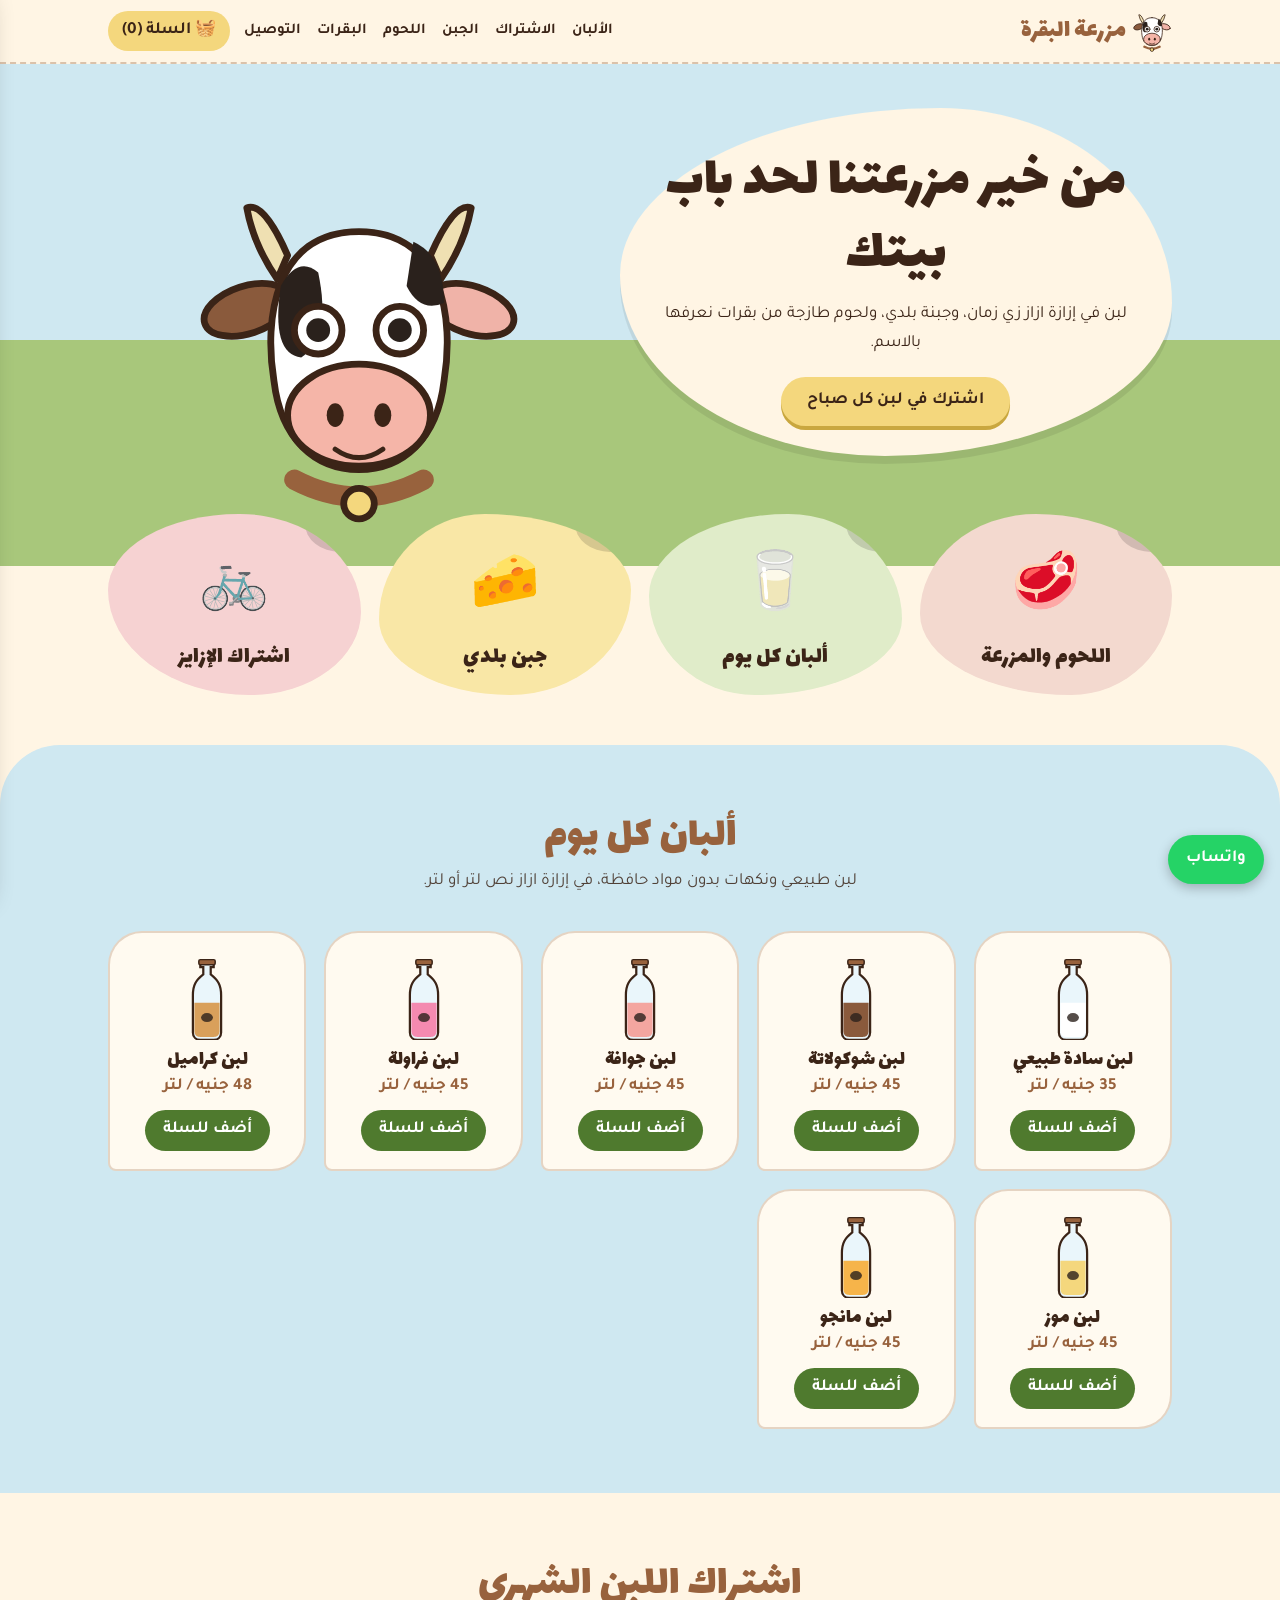
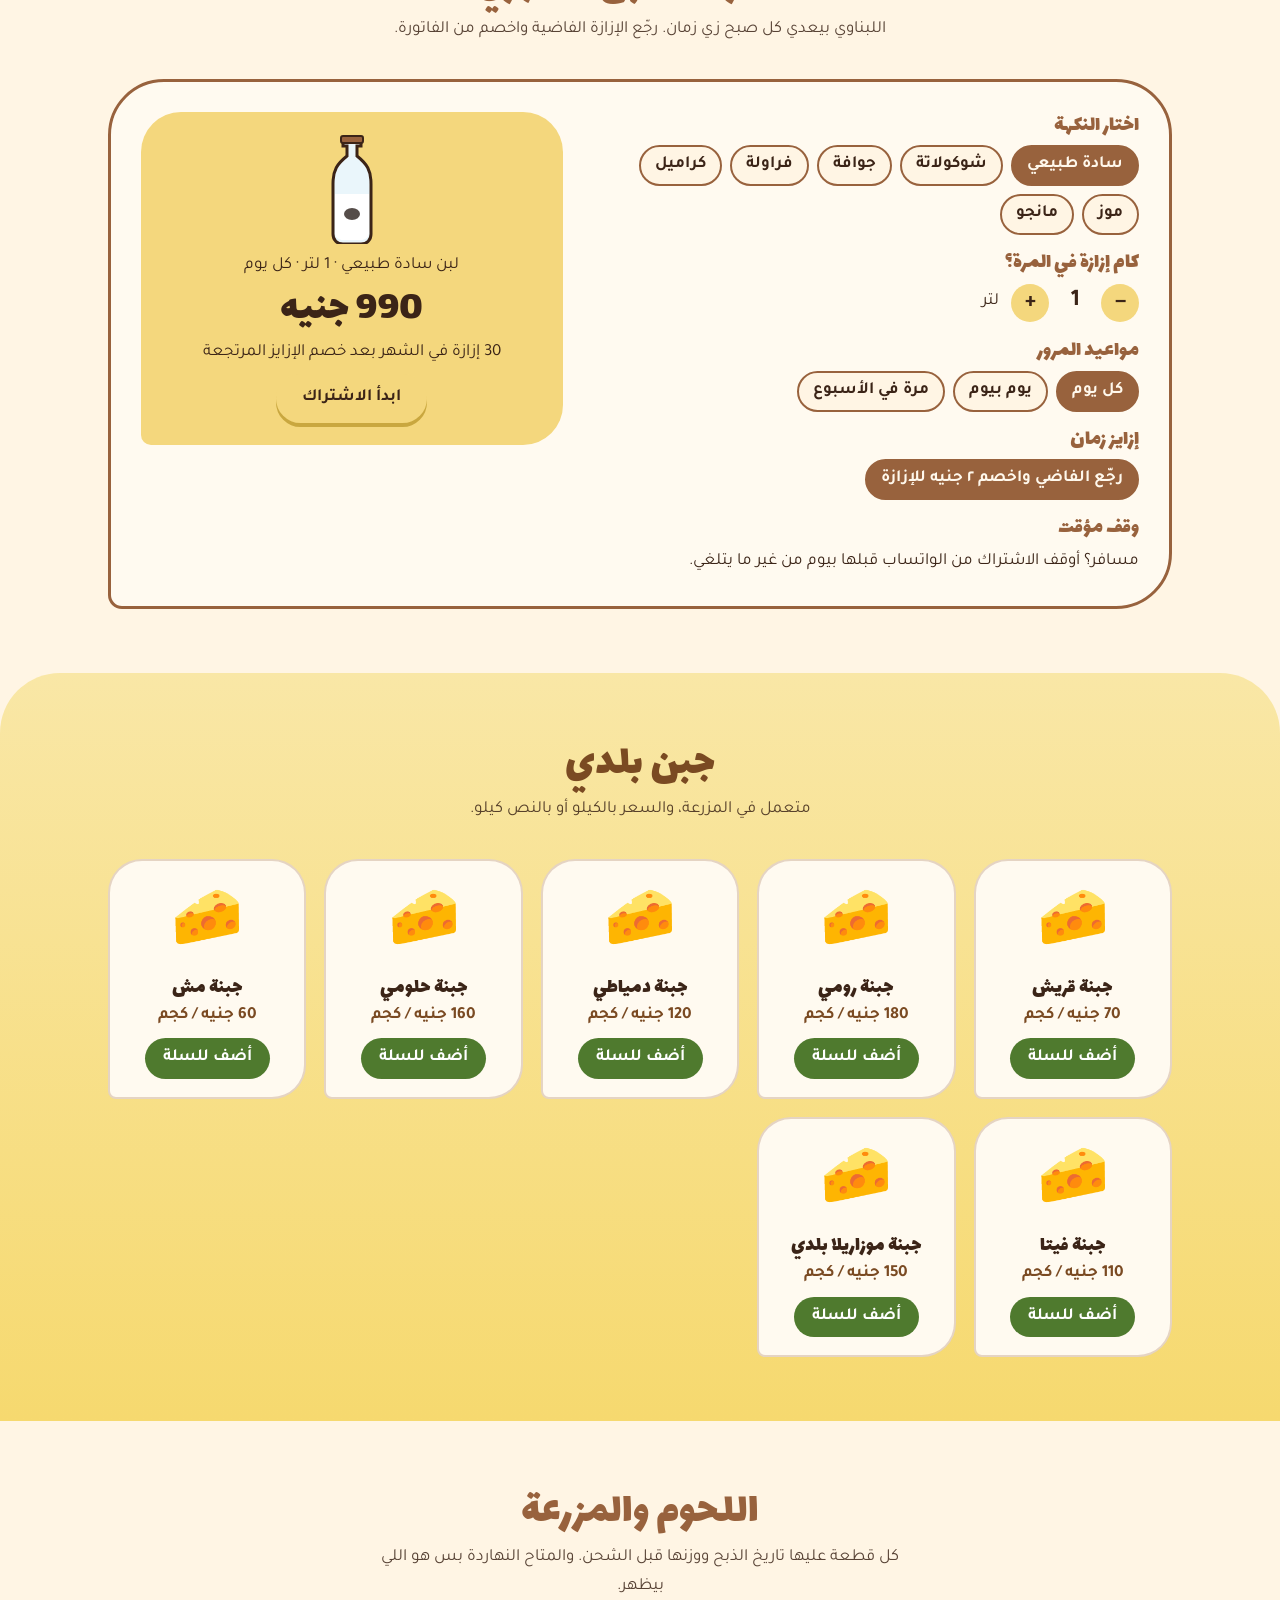
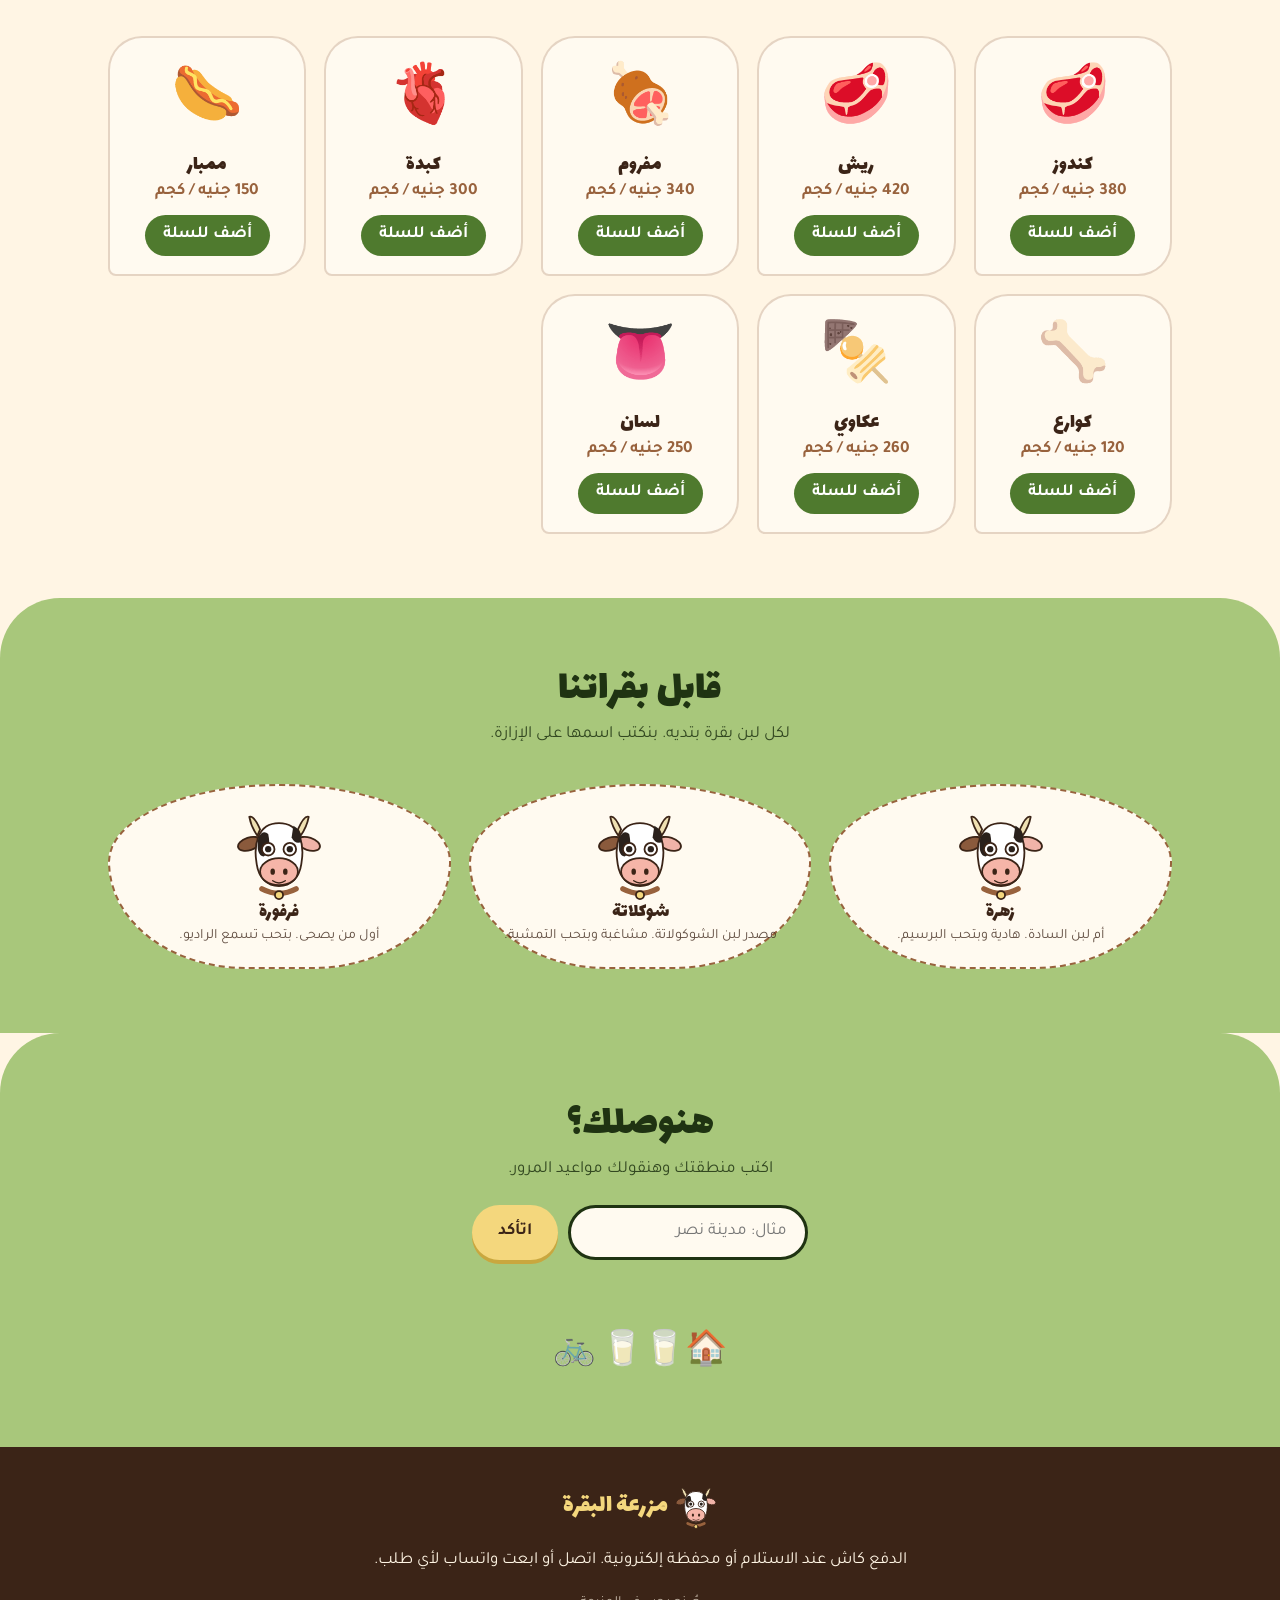
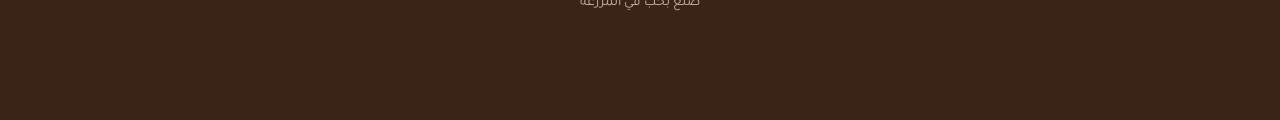
==== index.html @ a327251c "Add files via upload" ====
<!DOCTYPE html>
<html lang="ar" dir="rtl">
<head>
<meta charset="utf-8">
<meta name="viewport" content="width=device-width, initial-scale=1, viewport-fit=cover">
<title>مزرعة البقرة — ألبان ولحوم طازجة لحد باب بيتك</title>
<link href="https://fonts.googleapis.com/css2?family=Lalezar&family=Tajawal:wght@400;500;700&display=swap" rel="stylesheet">
<link rel="stylesheet" href="style.css">
</head>
<body>
<header><div class="wrap">
<a class="logo" href="#top"><span class="cow"></span>مزرعة البقرة</a>
<nav><a href="#milk">الألبان</a><a href="#sub">الاشتراك</a><a href="#cheese">الجبن</a><a href="#meat">اللحوم</a><a href="#cows">البقرات</a><a href="#zone">التوصيل</a></nav>
<button id="cartBtn" onclick="openCart()">🧺 السلة (<span id="cc">0</span>)</button>
</div></header>

<main id="top">
<section class="hero"><div class="wrap">
<div class="bubble"><h1>من خير مزرعتنا لحد باب بيتك</h1><p>لبن في إزازة ازاز زي زمان، وجبنة بلدي، ولحوم طازجة من بقرات نعرفها بالاسم.</p><a class="btn" href="#sub">اشترك في لبن كل صباح</a></div>
<div class="cow" id="heroCow" aria-label="بقرة المزرعة"></div>
</div><div class="hero-grass"></div></section>

<div class="wrap"><div class="cats">
<a class="cat c1" href="#meat"><i>🥩</i><h3>اللحوم والمزرعة</h3></a>
<a class="cat c2" href="#milk"><i>🥛</i><h3>ألبان كل يوم</h3></a>
<a class="cat c3" href="#cheese"><i>🧀</i><h3>جبن بلدي</h3></a>
<a class="cat c4" href="#sub"><i>🚲</i><h3>اشتراك الإزايز</h3></a>
</div></div>

<section class="sec milkbg" id="milk" style="margin-top:50px"><div class="wrap">
<h2>ألبان كل يوم</h2><p class="sub">لبن طبيعي ونكهات بدون مواد حافظة، في إزازة ازاز نص لتر أو لتر.</p>
<div class="grid" id="milkGrid"></div></div></section>

<section class="sec" id="sub"><div class="wrap">
<h2>اشتراك اللبن الشهري</h2><p class="sub">اللبناوي بيعدي كل صبح زي زمان. رجّع الإزازة الفاضية واخصم من الفاتورة.</p>
<div class="builder">
<div>
<h3>اختار النكهة</h3><div class="chips" id="sFlavor"></div>
<h3>كام إزازة في المرة؟</h3><div class="step"><button onclick="setQ(-1)" aria-label="أقل">−</button><b id="sq">1</b><button onclick="setQ(1)" aria-label="أكتر">+</button><span>لتر</span></div>
<h3>مواعيد المرور</h3><div class="chips" id="sDays"></div>
<h3>إزايز زمان</h3><div class="chips"><button class="chip" id="sRet" aria-pressed="true" onclick="toggleRet()">رجّع الفاضي واخصم ٢ جنيه للإزازة</button></div>
<h3>وقف مؤقت</h3><p style="margin:0">مسافر؟ أوقف الاشتراك من الواتساب قبلها بيوم من غير ما يتلغي.</p>
</div>
<div class="sum"><svg class="bottle" id="sBottle" width="70" height="110" viewBox="0 0 70 110"></svg>
<p id="sName"></p><div class="big" id="sTotal"></div><p id="sNote"></p>
<button class="btn" style="border:0" onclick="addSub()">ابدأ الاشتراك</button></div>
</div></div></section>

<section class="sec cheese" id="cheese"><div class="wrap">
<h2>جبن بلدي</h2><p class="sub">متعمل في المزرعة، والسعر بالكيلو أو بالنص كيلو.</p>
<div class="grid" id="cheeseGrid"></div></div></section>

<section class="sec" id="meat"><div class="wrap">
<h2>اللحوم والمزرعة</h2><p class="sub">كل قطعة عليها تاريخ الذبح ووزنها قبل الشحن. والمتاح النهاردة بس هو اللي بيظهر.</p>
<div class="grid" id="meatGrid"></div></div></section>

<section class="sec" id="cows" style="background:var(--grass);border-radius:60px 60px 0 0;color:#1f3312"><div class="wrap">
<h2 style="color:#1f3312">قابل بقراتنا</h2><p class="sub">لكل لبن بقرة بتديه. بنكتب اسمها على الإزازة.</p>
<div class="cows">
<div class="cowcard" style="color:#3b2417"><div class="cow"></div><h3>زهرة</h3><small>أم لبن السادة. هادية وبتحب البرسيم.</small></div>
<div class="cowcard" style="color:#3b2417"><div class="cow"></div><h3>شوكلاتة</h3><small>مصدر لبن الشوكولاتة. مشاغبة وبتحب التمشية.</small></div>
<div class="cowcard" style="color:#3b2417"><div class="cow"></div><h3>فرفورة</h3><small>أول من يصحى. بتحب تسمع الراديو.</small></div>
</div></div></section>

<section class="sec deliv" id="zone" style="margin-top:0"><div class="wrap">
<h2>هنوصلك؟</h2><p class="sub" style="margin-bottom:20px">اكتب منطقتك وهنقولك مواعيد المرور.</p>
<div class="zone"><input id="zin" placeholder="مثال: مدينة نصر" aria-label="منطقتك"><button class="btn" style="border:0" onclick="checkZone()">اتأكد</button></div>
<div id="zmsg" role="status"></div>
<div class="route" aria-hidden="true"><span>🚲</span>🥛🥛🏠</div>
</div></section>
</main>

<footer><div class="wrap">
<div class="logo"><span class="cow" style="width:44px"></span>مزرعة البقرة</div>
<p>الدفع كاش عند الاستلام أو محفظة إلكترونية. اتصل أو ابعت واتساب لأي طلب.</p>
<p style="opacity:.7;font-size:14px">صُنع بحب في المزرعة</p>
</div></footer>

<a class="wa" id="waFloat" href="#" target="_blank" rel="noopener">واتساب</a>

<aside id="drawer" aria-label="السلة">
<button class="close" onclick="closeCart()" aria-label="إغلاق">×</button>
<h3 style="font-size:28px;color:var(--brown)">سلتك</h3>
<div id="items"></div>
<p style="font-size:20px;margin:10px 0"><b>الإجمالي:</b> <span id="tot">0</span> جنيه</p>
<p style="font-size:14px;opacity:.8;margin:0 0 10px">رسوم التوصيل بتتحدد حسب منطقتك. الطلب بيتأكد على واتساب.</p>
<button class="btn" style="border:0" onclick="sendOrder()">أكد الطلب على واتساب</button>
</aside>

<div id="toast" aria-live="polite"><div class="say" id="say"></div><div class="cow"></div></div>

<script src="script.js"></script>
</body>
</html>
---- style.css ----
:root{--grass:#a8c77b;--grass-d:#4f7a2e;--milk:#fff5e4;--brown:#98623d;--ink:#3b2417;--butter:#f4d77d;--pink:#e8a1a1;--sky:#cfe8f1;--card:#fffaf0;color-scheme:light}
@media (prefers-color-scheme:dark){:root:not([data-theme=light]){--milk:#2a2118;--card:#38291d;--ink:#fff1dc;--sky:#25414a;--grass:#5f7f3b;--grass-d:#a8c77b;--brown:#d9a276}}
*{box-sizing:border-box}
html{scroll-behavior:smooth;scroll-padding-top:70px}
body{margin:0;background:var(--milk);color:var(--ink);font-family:Tajawal,system-ui,sans-serif;font-size:17px;line-height:1.7;padding-top:env(safe-area-inset-top,0px);padding-bottom:env(safe-area-inset-bottom,0px)}
h1,h2,h3{font-family:Lalezar,Tajawal,sans-serif;font-weight:400;line-height:1.25;margin:0}
button{font:inherit;cursor:pointer;border:0}
:focus-visible{outline:3px solid var(--brown);outline-offset:2px}
.wrap{max-width:1100px;margin:auto;padding:0 18px}
header{position:sticky;top:0;z-index:20;background:var(--milk);border-bottom:2px dashed color-mix(in srgb,var(--brown) 35%,transparent)}
header .wrap{display:flex;align-items:center;gap:14px;height:62px}
.logo{font-family:Lalezar;font-size:26px;color:var(--brown);text-decoration:none;display:flex;align-items:center;gap:6px}
.logo .cow{width:40px}
nav{margin-inline-start:auto;display:flex;gap:16px;overflow-x:auto;white-space:nowrap}
nav a{color:var(--ink);text-decoration:none;font-weight:700;font-size:15px}
#cartBtn{background:var(--butter);color:#3b2417;border-radius:99px;padding:6px 14px;font-weight:700}
.hero{background:linear-gradient(var(--sky) 0 55%,var(--grass) 55%);position:relative;overflow:hidden;padding:44px 0 0}
.hero .wrap{display:grid;grid-template-columns:1.1fr 1fr;align-items:end;gap:10px}
.bubble{background:var(--milk);padding:38px 34px 30px;border-radius:58% 42% 52% 48%/48% 56% 44% 52%;text-align:center;align-self:center;margin-bottom:60px;box-shadow:0 8px 0 rgba(0,0,0,.08)}
.bubble h1{font-size:clamp(34px,6vw,58px);color:var(--ink)}
.bubble p{margin:10px 0 18px}
.btn{display:inline-block;background:var(--butter);color:#3b2417;font-weight:700;border-radius:99px;padding:10px 26px;text-decoration:none;box-shadow:0 4px 0 #c9a73f;transition:transform .15s}
.btn:active{transform:translateY(3px);box-shadow:0 1px 0 #c9a73f}
.hero .cow{width:min(100%,340px);justify-self:center;margin-bottom:-8px}
.hero-grass{height:50px;background:var(--grass)}
.sec{padding:64px 0}
.sec h2{font-size:clamp(30px,5vw,44px);color:var(--brown);text-align:center}
.sec .sub{text-align:center;margin:4px auto 34px;max-width:520px;opacity:.85}
.cats{display:grid;grid-template-columns:repeat(4,1fr);gap:18px;margin-top:-52px;position:relative;z-index:2}
.cat{padding:30px 14px 22px;text-align:center;text-decoration:none;color:var(--ink);position:relative;overflow:hidden;transition:transform .2s}
.cat:hover{transform:rotate(-1.5deg) translateY(-4px)}
.cat::before,.cat::after{content:"";position:absolute;border-radius:50%;background:rgba(0,0,0,.14);width:70px;height:56px}
.cat::before{top:-18px;inset-inline-start:-14px}
.cat::after{bottom:-16px;inset-inline-end:-10px;width:56px;height:44px}
.cat i{font-style:normal;font-size:56px;display:block}
.cat h3{font-size:24px;margin-top:4px}
.c1{background:#f3d9cf;border-radius:46% 54% 40% 60%/55% 45% 55% 45%}
.c2{background:#e0ecc9;border-radius:55% 45% 58% 42%/45% 58% 42% 55%}
.c3{background:#f9e7a6;border-radius:42% 58% 48% 52%/58% 42% 58% 42%}
.c4{background:#f6d2d2;border-radius:52% 48% 44% 56%/42% 54% 46% 58%}
.cat.c1,.cat.c2,.cat.c3,.cat.c4{color:#3b2417}
.grid{display:grid;grid-template-columns:repeat(auto-fill,minmax(190px,1fr));gap:18px}
.card{background:var(--card);border-radius:34px 34px 34px 8px;padding:18px;text-align:center;border:2px solid color-mix(in srgb,var(--brown) 25%,transparent);position:relative}
.card .ph{height:96px;display:grid;place-items:center;font-size:58px}
.card h3{font-size:21px}
.price{color:var(--brown);font-weight:700}
.add{margin-top:8px;background:var(--grass-d);color:#fff;border-radius:99px;padding:6px 18px;font-weight:700}
.milkbg{background:var(--sky);border-radius:60px 60px 0 0;position:relative}
.sub{--x:0}
.builder{background:var(--card);border-radius:56px 56px 56px 14px;padding:30px;display:grid;grid-template-columns:1.3fr 1fr;gap:28px;border:3px solid var(--brown)}
.builder h3{font-size:22px;margin:14px 0 6px;color:var(--brown)}
.builder h3:first-child{margin-top:0}
.chips{display:flex;flex-wrap:wrap;gap:8px}
.chip{background:var(--milk);color:var(--ink);border:2px solid var(--brown);border-radius:99px;padding:4px 14px;font-weight:700}
.chip[aria-pressed=true]{background:var(--brown);color:#fff8ec}
.step{display:flex;align-items:center;gap:12px}
.step button{width:38px;height:38px;border-radius:50%;background:var(--butter);color:#3b2417;font-size:22px;font-weight:700}
.step b{font-size:24px;min-width:28px;text-align:center}
.sum{background:var(--butter);color:#3b2417;border-radius:40px 40px 40px 10px;padding:22px;text-align:center;align-self:start}
.sum .big{font-family:Lalezar;font-size:42px;line-height:1.1}
.sum p{margin:6px 0}
.bottle{display:block;margin:0 auto 8px}
.cheese{background:linear-gradient(#f9e7a6,#f6d96f);border-radius:60px 60px 0 0}
.cheese,.cheese h2{color:#3b2417}
.cheese .card{background:#fffaf0;color:#3b2417}
.cheese .price,.cheese h2{color:#7a4a22}
.cows{display:grid;grid-template-columns:repeat(auto-fit,minmax(200px,1fr));gap:18px}
.cowcard{background:var(--card);padding:20px;text-align:center;border-radius:50% 50% 40% 40%/42% 42% 58% 58%;border:2px dashed var(--brown)}
.cowcard .cow{width:90px;margin:auto}
.cowcard small{display:block;opacity:.8;line-height:1.5}
.deliv{background:var(--grass);border-radius:60px 60px 0 0;color:#1f3312}
.deliv h2{color:#1f3312}
.zone{display:flex;gap:10px;justify-content:center;flex-wrap:wrap}
.zone input{font:inherit;padding:10px 18px;border-radius:99px;border:3px solid #1f3312;min-width:240px;background:#fffaf0;color:#3b2417}
#zmsg{text-align:center;margin-top:14px;font-weight:700;min-height:30px}
.route{display:flex;align-items:center;justify-content:center;gap:6px;margin-top:22px;font-size:34px;direction:ltr}
.route span{animation:ride 4s ease-in-out infinite alternate}
@keyframes ride{to{transform:translateX(30px)}}
footer{background:#3b2417;color:#fff5e4;padding:36px 0 90px;text-align:center}
footer .logo{justify-content:center;color:var(--butter)}
.wa{position:fixed;inset-inline-start:16px;bottom:calc(16px + env(safe-area-inset-bottom,0px));z-index:30;background:#25d366;color:#fff;border-radius:99px;padding:10px 18px;font-weight:700;text-decoration:none;box-shadow:0 4px 12px rgba(0,0,0,.25)}
#drawer{position:fixed;inset:0 auto 0 0;width:min(380px,100%);background:var(--milk);z-index:50;transform:translateX(-105%);transition:transform .3s;padding:20px;padding-top:calc(20px + env(safe-area-inset-top,0px));display:flex;flex-direction:column;box-shadow:6px 0 24px rgba(0,0,0,.3)}
#drawer.open{transform:none}
#items{flex:1;overflow:auto}
.it{display:flex;justify-content:space-between;align-items:center;gap:8px;padding:10px 0;border-bottom:1px dashed var(--brown)}
.it button{background:var(--butter);color:#3b2417;border-radius:50%;width:28px;height:28px;font-weight:700}
.close{align-self:flex-start;background:none;font-size:28px;color:var(--ink)}
#toast{position:fixed;inset-inline-end:14px;bottom:calc(76px + env(safe-area-inset-bottom,0px));z-index:60;display:flex;align-items:flex-end;gap:4px;opacity:0;transform:translateY(20px);pointer-events:none;transition:.3s}
#toast.show{opacity:1;transform:none}
#toast .cow{width:84px}
#toast .say{background:#fff;color:#3b2417;border-radius:26px 26px 6px 26px;padding:10px 16px;font-weight:700;max-width:220px;box-shadow:0 4px 0 rgba(0,0,0,.15)}
.cow svg{width:100%;height:auto;display:block;overflow:visible}
@media(max-width:760px){.hero .wrap,.builder{grid-template-columns:1fr}.cats{grid-template-columns:1fr 1fr;margin-top:-30px}.bubble{margin-bottom:10px;padding:30px 22px}.hero .cow{width:230px}nav{display:none}.builder{padding:20px}}
@media(prefers-reduced-motion:reduce){*{animation:none!important;transition:none!important}}
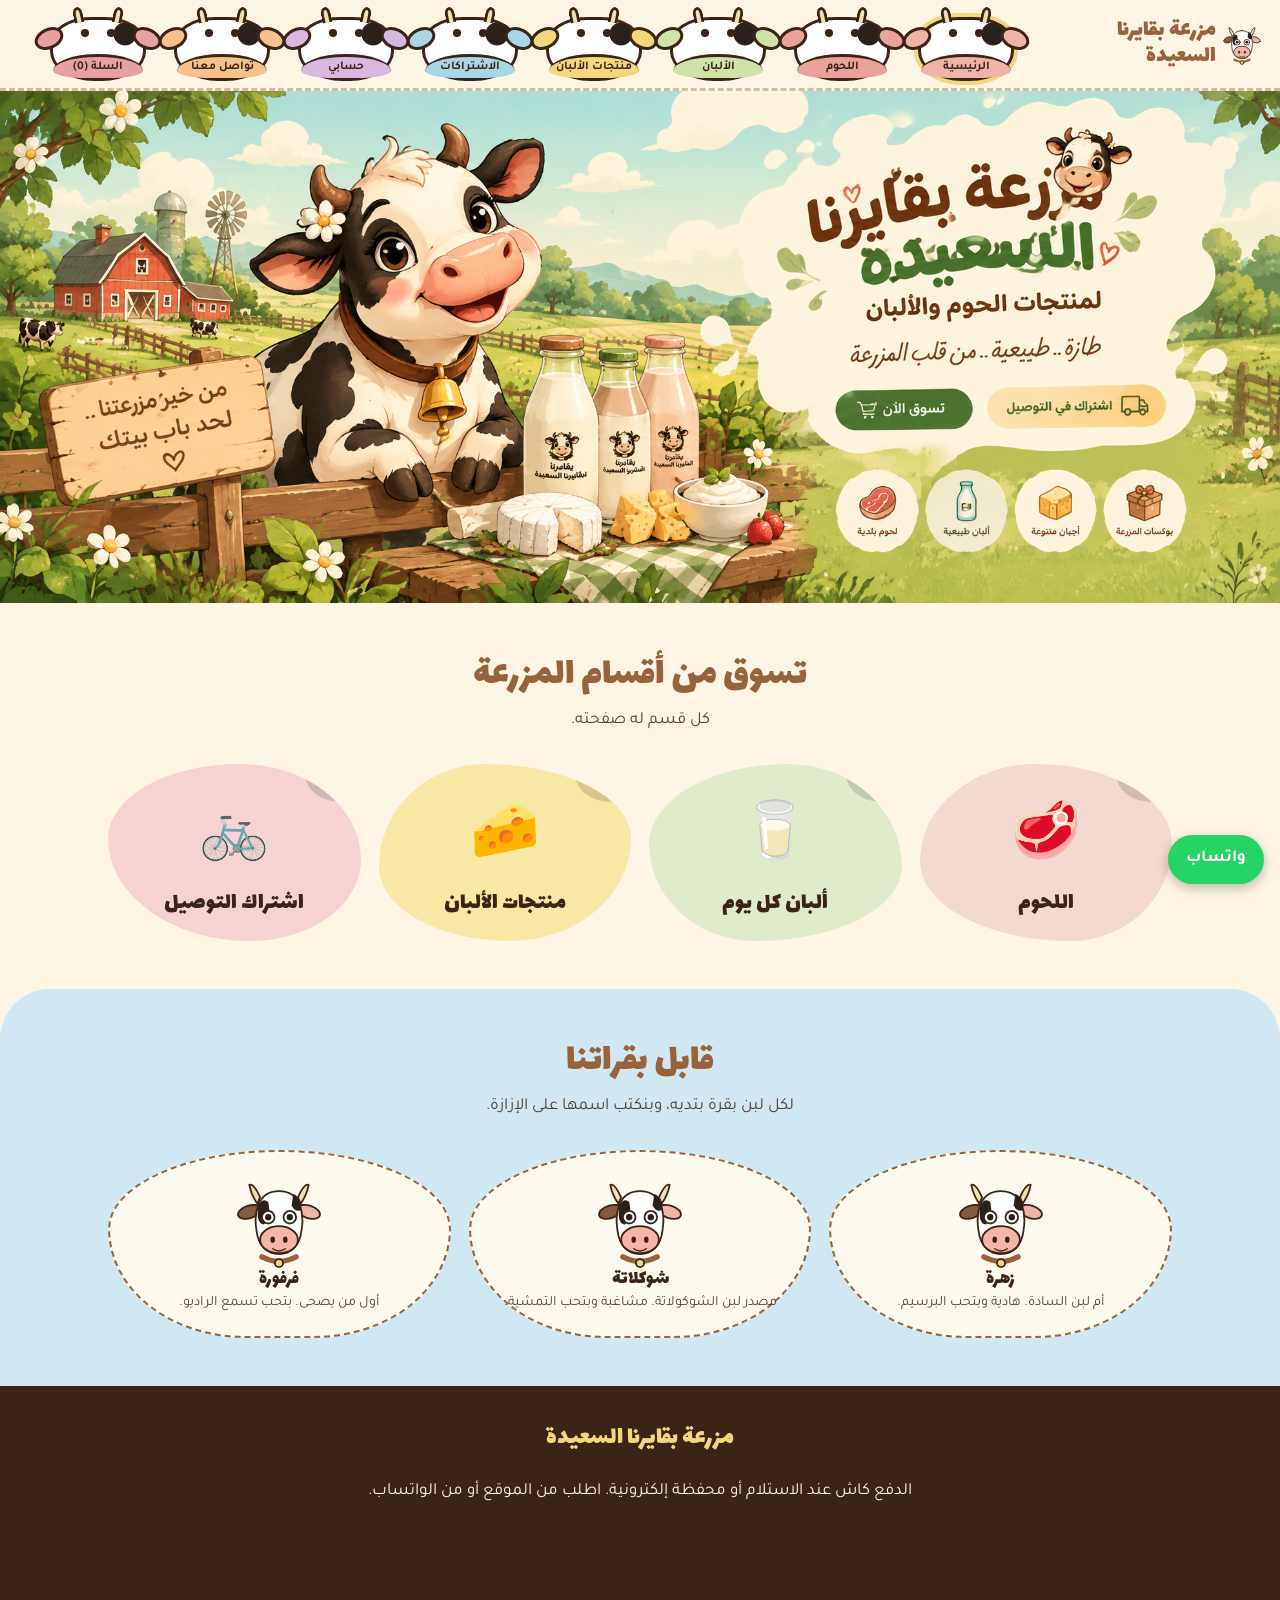
==== commit f1604956: "Add files via upload" ====
--- a/index.html
+++ b/index.html
@@ -3,92 +3,12 @@
 <head>
 <meta charset="utf-8">
 <meta name="viewport" content="width=device-width, initial-scale=1, viewport-fit=cover">
-<title>مزرعة البقرة — ألبان ولحوم طازجة لحد باب بيتك</title>
+<title>الرئيسية — مزرعة بقايرنا السعيدة</title>
 <link href="https://fonts.googleapis.com/css2?family=Lalezar&family=Tajawal:wght@400;500;700&display=swap" rel="stylesheet">
 <link rel="stylesheet" href="style.css">
 </head>
-<body>
-<header><div class="wrap">
-<a class="logo" href="#top"><span class="cow"></span>مزرعة البقرة</a>
-<nav><a href="#milk">الألبان</a><a href="#sub">الاشتراك</a><a href="#cheese">الجبن</a><a href="#meat">اللحوم</a><a href="#cows">البقرات</a><a href="#zone">التوصيل</a></nav>
-<button id="cartBtn" onclick="openCart()">🧺 السلة (<span id="cc">0</span>)</button>
-</div></header>
-
-<main id="top">
-<section class="hero"><div class="wrap">
-<div class="bubble"><h1>من خير مزرعتنا لحد باب بيتك</h1><p>لبن في إزازة ازاز زي زمان، وجبنة بلدي، ولحوم طازجة من بقرات نعرفها بالاسم.</p><a class="btn" href="#sub">اشترك في لبن كل صباح</a></div>
-<div class="cow" id="heroCow" aria-label="بقرة المزرعة"></div>
-</div><div class="hero-grass"></div></section>
-
-<div class="wrap"><div class="cats">
-<a class="cat c1" href="#meat"><i>🥩</i><h3>اللحوم والمزرعة</h3></a>
-<a class="cat c2" href="#milk"><i>🥛</i><h3>ألبان كل يوم</h3></a>
-<a class="cat c3" href="#cheese"><i>🧀</i><h3>جبن بلدي</h3></a>
-<a class="cat c4" href="#sub"><i>🚲</i><h3>اشتراك الإزايز</h3></a>
-</div></div>
-
-<section class="sec milkbg" id="milk" style="margin-top:50px"><div class="wrap">
-<h2>ألبان كل يوم</h2><p class="sub">لبن طبيعي ونكهات بدون مواد حافظة، في إزازة ازاز نص لتر أو لتر.</p>
-<div class="grid" id="milkGrid"></div></div></section>
-
-<section class="sec" id="sub"><div class="wrap">
-<h2>اشتراك اللبن الشهري</h2><p class="sub">اللبناوي بيعدي كل صبح زي زمان. رجّع الإزازة الفاضية واخصم من الفاتورة.</p>
-<div class="builder">
-<div>
-<h3>اختار النكهة</h3><div class="chips" id="sFlavor"></div>
-<h3>كام إزازة في المرة؟</h3><div class="step"><button onclick="setQ(-1)" aria-label="أقل">−</button><b id="sq">1</b><button onclick="setQ(1)" aria-label="أكتر">+</button><span>لتر</span></div>
-<h3>مواعيد المرور</h3><div class="chips" id="sDays"></div>
-<h3>إزايز زمان</h3><div class="chips"><button class="chip" id="sRet" aria-pressed="true" onclick="toggleRet()">رجّع الفاضي واخصم ٢ جنيه للإزازة</button></div>
-<h3>وقف مؤقت</h3><p style="margin:0">مسافر؟ أوقف الاشتراك من الواتساب قبلها بيوم من غير ما يتلغي.</p>
-</div>
-<div class="sum"><svg class="bottle" id="sBottle" width="70" height="110" viewBox="0 0 70 110"></svg>
-<p id="sName"></p><div class="big" id="sTotal"></div><p id="sNote"></p>
-<button class="btn" style="border:0" onclick="addSub()">ابدأ الاشتراك</button></div>
-</div></div></section>
-
-<section class="sec cheese" id="cheese"><div class="wrap">
-<h2>جبن بلدي</h2><p class="sub">متعمل في المزرعة، والسعر بالكيلو أو بالنص كيلو.</p>
-<div class="grid" id="cheeseGrid"></div></div></section>
-
-<section class="sec" id="meat"><div class="wrap">
-<h2>اللحوم والمزرعة</h2><p class="sub">كل قطعة عليها تاريخ الذبح ووزنها قبل الشحن. والمتاح النهاردة بس هو اللي بيظهر.</p>
-<div class="grid" id="meatGrid"></div></div></section>
-
-<section class="sec" id="cows" style="background:var(--grass);border-radius:60px 60px 0 0;color:#1f3312"><div class="wrap">
-<h2 style="color:#1f3312">قابل بقراتنا</h2><p class="sub">لكل لبن بقرة بتديه. بنكتب اسمها على الإزازة.</p>
-<div class="cows">
-<div class="cowcard" style="color:#3b2417"><div class="cow"></div><h3>زهرة</h3><small>أم لبن السادة. هادية وبتحب البرسيم.</small></div>
-<div class="cowcard" style="color:#3b2417"><div class="cow"></div><h3>شوكلاتة</h3><small>مصدر لبن الشوكولاتة. مشاغبة وبتحب التمشية.</small></div>
-<div class="cowcard" style="color:#3b2417"><div class="cow"></div><h3>فرفورة</h3><small>أول من يصحى. بتحب تسمع الراديو.</small></div>
-</div></div></section>
-
-<section class="sec deliv" id="zone" style="margin-top:0"><div class="wrap">
-<h2>هنوصلك؟</h2><p class="sub" style="margin-bottom:20px">اكتب منطقتك وهنقولك مواعيد المرور.</p>
-<div class="zone"><input id="zin" placeholder="مثال: مدينة نصر" aria-label="منطقتك"><button class="btn" style="border:0" onclick="checkZone()">اتأكد</button></div>
-<div id="zmsg" role="status"></div>
-<div class="route" aria-hidden="true"><span>🚲</span>🥛🥛🏠</div>
-</div></section>
-</main>
-
-<footer><div class="wrap">
-<div class="logo"><span class="cow" style="width:44px"></span>مزرعة البقرة</div>
-<p>الدفع كاش عند الاستلام أو محفظة إلكترونية. اتصل أو ابعت واتساب لأي طلب.</p>
-<p style="opacity:.7;font-size:14px">صُنع بحب في المزرعة</p>
-</div></footer>
-
-<a class="wa" id="waFloat" href="#" target="_blank" rel="noopener">واتساب</a>
-
-<aside id="drawer" aria-label="السلة">
-<button class="close" onclick="closeCart()" aria-label="إغلاق">×</button>
-<h3 style="font-size:28px;color:var(--brown)">سلتك</h3>
-<div id="items"></div>
-<p style="font-size:20px;margin:10px 0"><b>الإجمالي:</b> <span id="tot">0</span> جنيه</p>
-<p style="font-size:14px;opacity:.8;margin:0 0 10px">رسوم التوصيل بتتحدد حسب منطقتك. الطلب بيتأكد على واتساب.</p>
-<button class="btn" style="border:0" onclick="sendOrder()">أكد الطلب على واتساب</button>
-</aside>
-
-<div id="toast" aria-live="polite"><div class="say" id="say"></div><div class="cow"></div></div>
-
+<body data-page="index">
+<main id="app"></main>
 <script src="script.js"></script>
 </body>
 </html>
--- a/style.css
+++ b/style.css
@@ -1,55 +1,66 @@
 :root{--grass:#a8c77b;--grass-d:#4f7a2e;--milk:#fff5e4;--brown:#98623d;--ink:#3b2417;--butter:#f4d77d;--pink:#e8a1a1;--sky:#cfe8f1;--card:#fffaf0;color-scheme:light}
-@media (prefers-color-scheme:dark){:root:not([data-theme=light]){--milk:#2a2118;--card:#38291d;--ink:#fff1dc;--sky:#25414a;--grass:#5f7f3b;--grass-d:#a8c77b;--brown:#d9a276}}
+@media (prefers-color-scheme:dark){:root{--milk:#2a2118;--card:#38291d;--ink:#fff1dc;--sky:#25414a;--grass:#5f7f3b;--grass-d:#a8c77b;--brown:#d9a276;color-scheme:dark}}
 *{box-sizing:border-box}
-html{scroll-behavior:smooth;scroll-padding-top:70px}
+html{scroll-behavior:smooth;scroll-padding-top:100px}
 body{margin:0;background:var(--milk);color:var(--ink);font-family:Tajawal,system-ui,sans-serif;font-size:17px;line-height:1.7;padding-top:env(safe-area-inset-top,0px);padding-bottom:env(safe-area-inset-bottom,0px)}
 h1,h2,h3{font-family:Lalezar,Tajawal,sans-serif;font-weight:400;line-height:1.25;margin:0}
 button{font:inherit;cursor:pointer;border:0}
-:focus-visible{outline:3px solid var(--brown);outline-offset:2px}
+:focus-visible{outline:3px solid var(--brown);outline-offset:3px}
+.sr{position:absolute;width:1px;height:1px;overflow:hidden;clip:rect(0 0 0 0)}
 .wrap{max-width:1100px;margin:auto;padding:0 18px}
-header{position:sticky;top:0;z-index:20;background:var(--milk);border-bottom:2px dashed color-mix(in srgb,var(--brown) 35%,transparent)}
-header .wrap{display:flex;align-items:center;gap:14px;height:62px}
-.logo{font-family:Lalezar;font-size:26px;color:var(--brown);text-decoration:none;display:flex;align-items:center;gap:6px}
+header{position:sticky;top:0;z-index:20;background:var(--milk);border-bottom:3px dashed color-mix(in srgb,var(--brown) 40%,transparent)}
+header .wrap{max-width:1320px;display:flex;align-items:center;gap:10px;min-height:88px}
+.logo{font-family:Lalezar;font-size:24px;color:var(--brown);text-decoration:none;display:flex;align-items:center;gap:6px;flex:none;line-height:1.1}
 .logo .cow{width:40px}
-nav{margin-inline-start:auto;display:flex;gap:16px;overflow-x:auto;white-space:nowrap}
-nav a{color:var(--ink);text-decoration:none;font-weight:700;font-size:15px}
-#cartBtn{background:var(--butter);color:#3b2417;border-radius:99px;padding:6px 14px;font-weight:700}
-.hero{background:linear-gradient(var(--sky) 0 55%,var(--grass) 55%);position:relative;overflow:hidden;padding:44px 0 0}
-.hero .wrap{display:grid;grid-template-columns:1.1fr 1fr;align-items:end;gap:10px}
-.bubble{background:var(--milk);padding:38px 34px 30px;border-radius:58% 42% 52% 48%/48% 56% 44% 52%;text-align:center;align-self:center;margin-bottom:60px;box-shadow:0 8px 0 rgba(0,0,0,.08)}
-.bubble h1{font-size:clamp(34px,6vw,58px);color:var(--ink)}
-.bubble p{margin:10px 0 18px}
-.btn{display:inline-block;background:var(--butter);color:#3b2417;font-weight:700;border-radius:99px;padding:10px 26px;text-decoration:none;box-shadow:0 4px 0 #c9a73f;transition:transform .15s}
+nav{margin-inline-start:auto;display:flex;overflow-x:auto;padding:16px 18px 6px}
+.cowbtn{position:relative;flex:none;width:96px;height:64px;margin:0 14px;padding-top:9px;display:flex;flex-direction:column;align-items:center;justify-content:space-between;text-decoration:none;color:#3b2417;background:radial-gradient(circle at 80% 24%,#2a211c 0 11px,transparent 12px),#fff;border:3px solid #3b2417;border-radius:42% 42% 46% 46%;transition:transform .15s}
+.cowbtn:hover{transform:translateY(-3px) rotate(-3deg)}
+.cowbtn[aria-current=page]{box-shadow:0 0 0 4px var(--butter)}
+.cowbtn::before,.cowbtn::after{content:"";position:absolute;top:8px;width:24px;height:15px;background:var(--c);border:3px solid #3b2417;border-radius:50%}
+.cowbtn::before{right:-19px;transform:rotate(25deg)}
+.cowbtn::after{left:-19px;transform:rotate(-25deg)}
+.hn{position:absolute;top:-13px;width:10px;height:16px;background:#efe0b2;border:3px solid #3b2417;border-bottom:0;border-radius:60% 60% 0 0}
+.hn.a{right:20px;transform:rotate(12deg)}.hn.b{left:20px;transform:rotate(-12deg)}
+.eyes{display:flex;gap:18px}
+.eyes u{width:8px;height:8px;border-radius:50%;background:#3b2417}
+.mz{width:100%;background:var(--c);border-top:3px solid #3b2417;border-radius:50% 50% 38% 38%/70% 70% 30% 30%;font-size:12px;font-weight:700;line-height:1.2;padding:3px 2px 4px;text-align:center;white-space:nowrap}
+.heroimg{overflow-x:auto;background:#cfe8c0}
+.hi{position:relative;min-width:780px}
+.hi img{display:block;width:100%;height:auto}
+.hs{position:absolute;display:block}
+.hs:hover{background:rgba(255,255,255,.28)}
+.pagehead{background:var(--grass);text-align:center;padding:30px 18px 36px;border-radius:0 0 50% 50%/0 0 36px 36px;color:#1f3312}
+.pagehead h1{font-size:clamp(34px,6vw,54px)}
+.pagehead p{margin:4px 0 0}
+.sec{padding:48px 0}
+.sec h2{font-size:clamp(28px,5vw,40px);color:var(--brown);text-align:center;margin-bottom:6px}
+.sec h2:not(:first-child){margin-top:44px}
+.sec .sub{text-align:center;margin:0 auto 28px;max-width:540px;opacity:.85}
+.btn{display:inline-block;background:var(--butter);color:#3b2417;font-weight:700;border-radius:99px;padding:10px 26px;text-decoration:none;box-shadow:0 4px 0 #c9a73f}
 .btn:active{transform:translateY(3px);box-shadow:0 1px 0 #c9a73f}
-.hero .cow{width:min(100%,340px);justify-self:center;margin-bottom:-8px}
-.hero-grass{height:50px;background:var(--grass)}
-.sec{padding:64px 0}
-.sec h2{font-size:clamp(30px,5vw,44px);color:var(--brown);text-align:center}
-.sec .sub{text-align:center;margin:4px auto 34px;max-width:520px;opacity:.85}
-.cats{display:grid;grid-template-columns:repeat(4,1fr);gap:18px;margin-top:-52px;position:relative;z-index:2}
-.cat{padding:30px 14px 22px;text-align:center;text-decoration:none;color:var(--ink);position:relative;overflow:hidden;transition:transform .2s}
+.cats{display:grid;grid-template-columns:repeat(4,1fr);gap:18px}
+.cat{padding:30px 14px 22px;text-align:center;text-decoration:none;color:#3b2417;position:relative;overflow:hidden;transition:transform .2s}
 .cat:hover{transform:rotate(-1.5deg) translateY(-4px)}
 .cat::before,.cat::after{content:"";position:absolute;border-radius:50%;background:rgba(0,0,0,.14);width:70px;height:56px}
-.cat::before{top:-18px;inset-inline-start:-14px}
-.cat::after{bottom:-16px;inset-inline-end:-10px;width:56px;height:44px}
-.cat i{font-style:normal;font-size:56px;display:block}
-.cat h3{font-size:24px;margin-top:4px}
+.cat::before{top:-18px;inset-inline-start:-14px}.cat::after{bottom:-16px;inset-inline-end:-10px;width:56px;height:44px}
+.cat i{font-style:normal;font-size:56px;display:block}.cat h3{font-size:24px}
 .c1{background:#f3d9cf;border-radius:46% 54% 40% 60%/55% 45% 55% 45%}
 .c2{background:#e0ecc9;border-radius:55% 45% 58% 42%/45% 58% 42% 55%}
 .c3{background:#f9e7a6;border-radius:42% 58% 48% 52%/58% 42% 58% 42%}
 .c4{background:#f6d2d2;border-radius:52% 48% 44% 56%/42% 54% 46% 58%}
-.cat.c1,.cat.c2,.cat.c3,.cat.c4{color:#3b2417}
 .grid{display:grid;grid-template-columns:repeat(auto-fill,minmax(190px,1fr));gap:18px}
-.card{background:var(--card);border-radius:34px 34px 34px 8px;padding:18px;text-align:center;border:2px solid color-mix(in srgb,var(--brown) 25%,transparent);position:relative}
+.card{background:var(--card);border-radius:34px 34px 34px 8px;padding:18px;text-align:center;border:2px solid color-mix(in srgb,var(--brown) 25%,transparent)}
 .card .ph{height:96px;display:grid;place-items:center;font-size:58px}
 .card h3{font-size:21px}
 .price{color:var(--brown);font-weight:700}
 .add{margin-top:8px;background:var(--grass-d);color:#fff;border-radius:99px;padding:6px 18px;font-weight:700}
-.milkbg{background:var(--sky);border-radius:60px 60px 0 0;position:relative}
-.sub{--x:0}
+@media (prefers-color-scheme:dark){.add{color:#1f3312}}
+.band{background:var(--sky);border-radius:50px 50px 0 0}
+.cows{display:grid;grid-template-columns:repeat(auto-fit,minmax(200px,1fr));gap:18px}
+.cowcard{background:var(--card);padding:22px;text-align:center;border-radius:50% 50% 40% 40%/42% 42% 58% 58%;border:2px dashed var(--brown)}
+.cowcard .cow{width:90px;margin:auto}.cowcard small{display:block;opacity:.85;line-height:1.5}
 .builder{background:var(--card);border-radius:56px 56px 56px 14px;padding:30px;display:grid;grid-template-columns:1.3fr 1fr;gap:28px;border:3px solid var(--brown)}
-.builder h3{font-size:22px;margin:14px 0 6px;color:var(--brown)}
-.builder h3:first-child{margin-top:0}
+.builder h3{font-size:22px;margin:14px 0 6px;color:var(--brown)}.builder h3:first-child{margin-top:0}
 .chips{display:flex;flex-wrap:wrap;gap:8px}
 .chip{background:var(--milk);color:var(--ink);border:2px solid var(--brown);border-radius:99px;padding:4px 14px;font-weight:700}
 .chip[aria-pressed=true]{background:var(--brown);color:#fff8ec}
@@ -57,38 +68,30 @@
 .step button{width:38px;height:38px;border-radius:50%;background:var(--butter);color:#3b2417;font-size:22px;font-weight:700}
 .step b{font-size:24px;min-width:28px;text-align:center}
 .sum{background:var(--butter);color:#3b2417;border-radius:40px 40px 40px 10px;padding:22px;text-align:center;align-self:start}
-.sum .big{font-family:Lalezar;font-size:42px;line-height:1.1}
-.sum p{margin:6px 0}
+.sum .big{font-family:Lalezar;font-size:42px;line-height:1.1}.sum p{margin:6px 0}
 .bottle{display:block;margin:0 auto 8px}
-.cheese{background:linear-gradient(#f9e7a6,#f6d96f);border-radius:60px 60px 0 0}
-.cheese,.cheese h2{color:#3b2417}
-.cheese .card{background:#fffaf0;color:#3b2417}
-.cheese .price,.cheese h2{color:#7a4a22}
-.cows{display:grid;grid-template-columns:repeat(auto-fit,minmax(200px,1fr));gap:18px}
-.cowcard{background:var(--card);padding:20px;text-align:center;border-radius:50% 50% 40% 40%/42% 42% 58% 58%;border:2px dashed var(--brown)}
-.cowcard .cow{width:90px;margin:auto}
-.cowcard small{display:block;opacity:.8;line-height:1.5}
-.deliv{background:var(--grass);border-radius:60px 60px 0 0;color:#1f3312}
-.deliv h2{color:#1f3312}
+.how{display:grid;grid-template-columns:repeat(3,1fr);gap:16px;margin-top:40px}
+.how div{background:var(--card);border-radius:30px;padding:18px;text-align:center;border:2px dashed var(--brown)}
+.how b{font-family:Lalezar;font-size:34px;color:var(--brown);display:block}
 .zone{display:flex;gap:10px;justify-content:center;flex-wrap:wrap}
-.zone input{font:inherit;padding:10px 18px;border-radius:99px;border:3px solid #1f3312;min-width:240px;background:#fffaf0;color:#3b2417}
+.zone input,.form input,.form select,.form textarea{font:inherit;padding:10px 18px;border-radius:22px;border:2px solid var(--brown);background:var(--milk);color:var(--ink);width:100%}
+.zone input{width:auto;min-width:240px}
 #zmsg{text-align:center;margin-top:14px;font-weight:700;min-height:30px}
-.route{display:flex;align-items:center;justify-content:center;gap:6px;margin-top:22px;font-size:34px;direction:ltr}
-.route span{animation:ride 4s ease-in-out infinite alternate}
-@keyframes ride{to{transform:translateX(30px)}}
-footer{background:#3b2417;color:#fff5e4;padding:36px 0 90px;text-align:center}
-footer .logo{justify-content:center;color:var(--butter)}
+.form{display:grid;gap:12px;max-width:580px;margin:auto;background:var(--card);padding:26px;border-radius:40px 40px 40px 10px;border:3px solid var(--brown)}
+.form h2{margin:0}
+.panel{background:var(--card);border-radius:34px 34px 34px 8px;padding:20px;border:2px solid color-mix(in srgb,var(--brown) 30%,transparent);margin-bottom:18px}
+.panel h3{color:var(--brown);font-size:24px;margin-bottom:6px}
+.cartbox{max-width:580px;margin:0 auto 24px;background:var(--card);border-radius:34px;padding:20px;border:2px solid var(--brown)}
+.it{display:flex;justify-content:space-between;align-items:center;gap:8px;padding:10px 0;border-bottom:1px dashed var(--brown)}
+.it button{background:var(--butter);color:#3b2417;border-radius:50%;width:30px;height:30px;font-weight:700}
+.tot{font-size:22px;margin:12px 0 0}
+footer{background:#3b2417;color:#fff5e4;padding:30px 0 90px;text-align:center}
+footer b{font-family:Lalezar;font-size:26px;color:var(--butter);font-weight:400}
 .wa{position:fixed;inset-inline-start:16px;bottom:calc(16px + env(safe-area-inset-bottom,0px));z-index:30;background:#25d366;color:#fff;border-radius:99px;padding:10px 18px;font-weight:700;text-decoration:none;box-shadow:0 4px 12px rgba(0,0,0,.25)}
-#drawer{position:fixed;inset:0 auto 0 0;width:min(380px,100%);background:var(--milk);z-index:50;transform:translateX(-105%);transition:transform .3s;padding:20px;padding-top:calc(20px + env(safe-area-inset-top,0px));display:flex;flex-direction:column;box-shadow:6px 0 24px rgba(0,0,0,.3)}
-#drawer.open{transform:none}
-#items{flex:1;overflow:auto}
-.it{display:flex;justify-content:space-between;align-items:center;gap:8px;padding:10px 0;border-bottom:1px dashed var(--brown)}
-.it button{background:var(--butter);color:#3b2417;border-radius:50%;width:28px;height:28px;font-weight:700}
-.close{align-self:flex-start;background:none;font-size:28px;color:var(--ink)}
 #toast{position:fixed;inset-inline-end:14px;bottom:calc(76px + env(safe-area-inset-bottom,0px));z-index:60;display:flex;align-items:flex-end;gap:4px;opacity:0;transform:translateY(20px);pointer-events:none;transition:.3s}
 #toast.show{opacity:1;transform:none}
 #toast .cow{width:84px}
 #toast .say{background:#fff;color:#3b2417;border-radius:26px 26px 6px 26px;padding:10px 16px;font-weight:700;max-width:220px;box-shadow:0 4px 0 rgba(0,0,0,.15)}
 .cow svg{width:100%;height:auto;display:block;overflow:visible}
-@media(max-width:760px){.hero .wrap,.builder{grid-template-columns:1fr}.cats{grid-template-columns:1fr 1fr;margin-top:-30px}.bubble{margin-bottom:10px;padding:30px 22px}.hero .cow{width:230px}nav{display:none}.builder{padding:20px}}
-@media(prefers-reduced-motion:reduce){*{animation:none!important;transition:none!important}}
+@media(max-width:760px){.builder,.how{grid-template-columns:1fr}.cats{grid-template-columns:1fr 1fr}.builder{padding:20px}.logo{font-size:18px}.logo .cow{width:32px}header .wrap{flex-wrap:wrap;min-height:0;padding-top:6px}nav{width:100%;padding-top:18px}}
+@media(prefers-reduced-motion:reduce){*{animation:none!important;transition:none!important;scroll-behavior:auto!important}}
